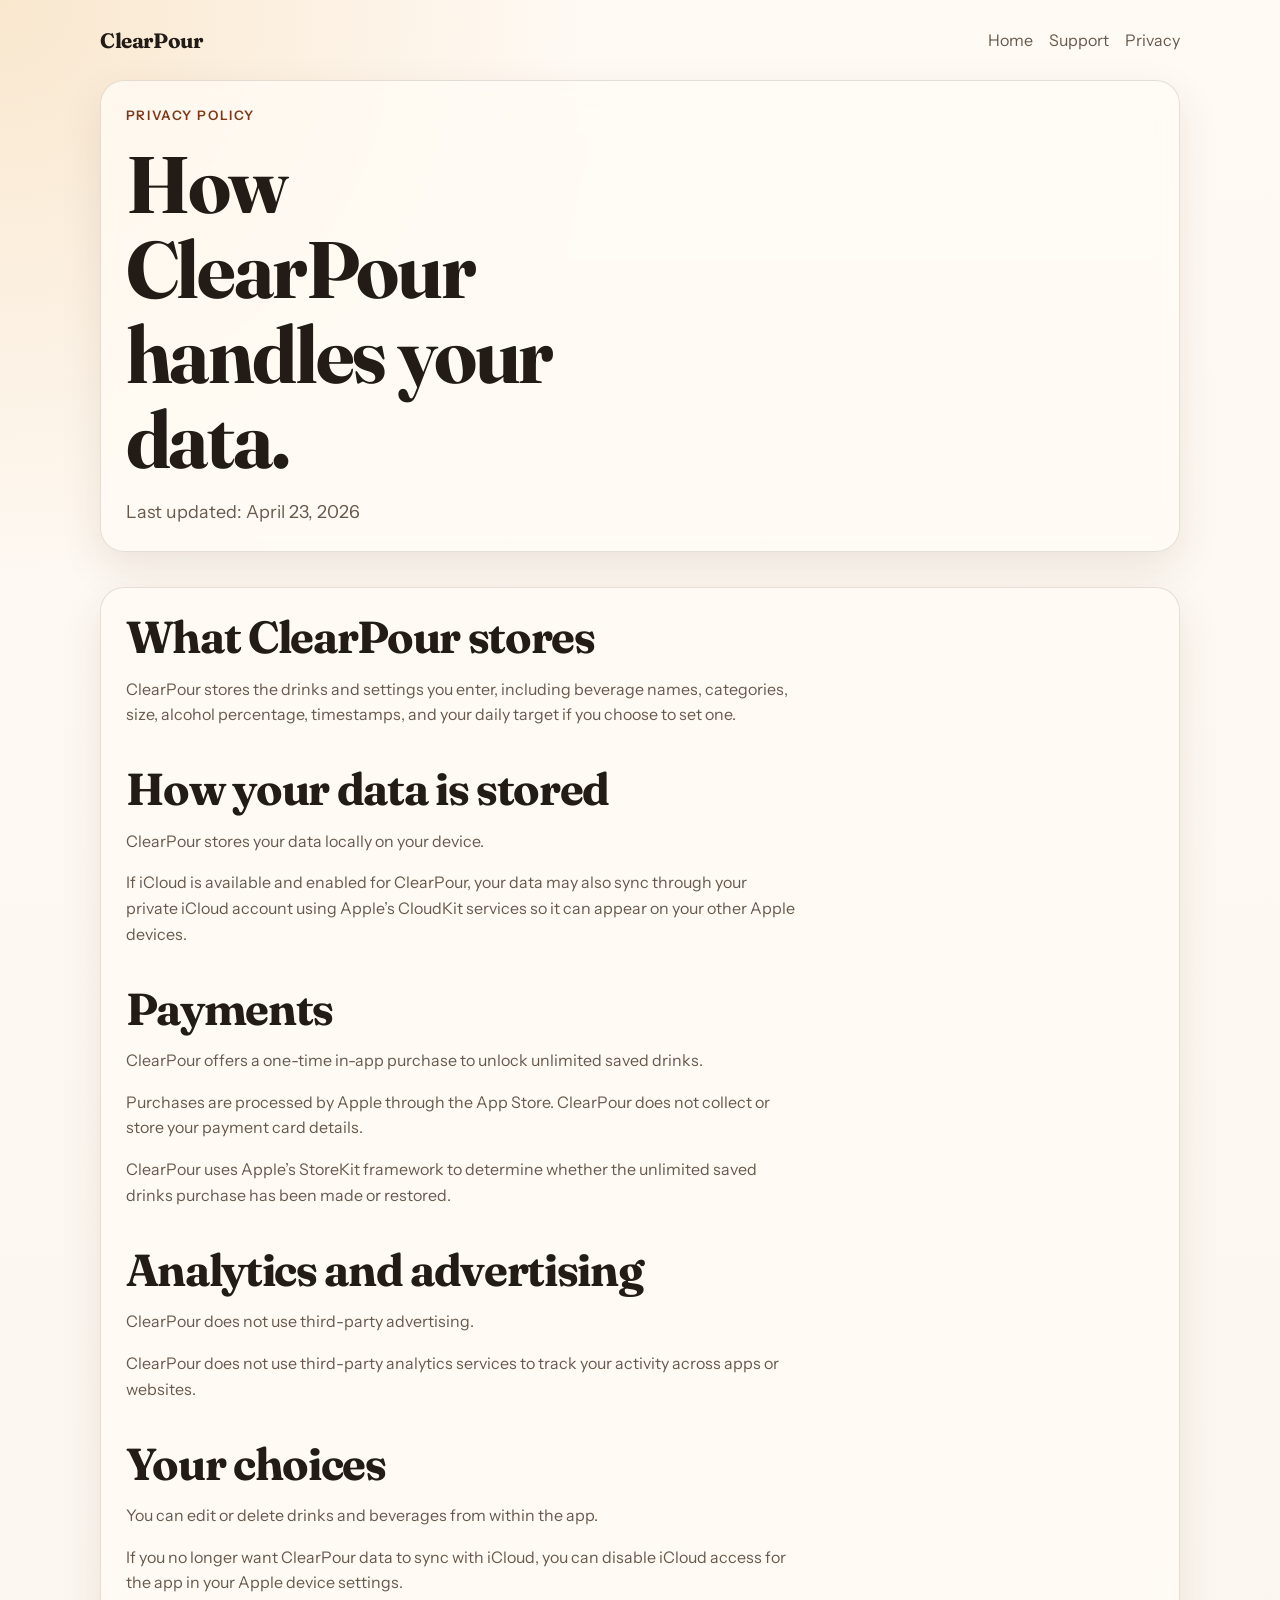
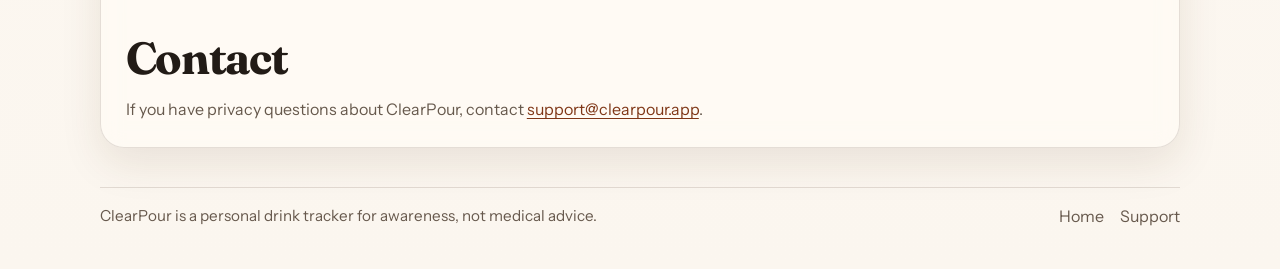
==== privacy/index.html @ fefa82ae "Initial build" ====
<!DOCTYPE html>
<html lang="en">
  <head>
    <meta charset="UTF-8" />
    <meta name="viewport" content="width=device-width, initial-scale=1.0" />
    <title>ClearPour Privacy Policy</title>
    <meta name="description" content="Privacy Policy for ClearPour." />
    <link rel="preconnect" href="https://fonts.googleapis.com" />
    <link rel="preconnect" href="https://fonts.gstatic.com" crossorigin />
    <link
      href="https://fonts.googleapis.com/css2?family=Fraunces:opsz,wght@9..144,600;9..144,700&family=Instrument+Sans:wght@400;500;600&display=swap"
      rel="stylesheet"
    />
    <link rel="icon" type="image/png" sizes="32x32" href="/assets/icons/favicon-32x32.png" />
    <link rel="icon" type="image/png" sizes="16x16" href="/assets/icons/favicon-16x16.png" />
    <link rel="apple-touch-icon" sizes="180x180" href="/assets/icons/apple-touch-icon-180x180.png" />
    <link rel="stylesheet" href="/assets/styles.css" />
  </head>
  <body>
    <div class="site-shell">
      <header class="site-header">
        <a class="brand" href="/">ClearPour</a>
        <nav class="site-nav" aria-label="Primary">
          <a href="/">Home</a>
          <a href="/support/">Support</a>
          <a href="/privacy/">Privacy</a>
        </nav>
      </header>

      <main class="page-main">
        <section class="page-hero">
          <p class="eyebrow">Privacy Policy</p>
          <h1>How ClearPour handles your data.</h1>
          <p class="lede narrow">Last updated: April 23, 2026</p>
        </section>

        <section class="policy-text">
          <h2>What ClearPour stores</h2>
          <p>
            ClearPour stores the drinks and settings you enter, including
            beverage names, categories, size, alcohol percentage, timestamps,
            and your daily target if you choose to set one.
          </p>

          <h2>How your data is stored</h2>
          <p>ClearPour stores your data locally on your device.</p>
          <p>
            If iCloud is available and enabled for ClearPour, your data may also
            sync through your private iCloud account using Apple’s CloudKit
            services so it can appear on your other Apple devices.
          </p>

          <h2>Payments</h2>
          <p>
            ClearPour offers a one-time in-app purchase to unlock unlimited
            saved drinks.
          </p>
          <p>
            Purchases are processed by Apple through the App Store. ClearPour
            does not collect or store your payment card details.
          </p>
          <p>
            ClearPour uses Apple’s StoreKit framework to determine whether the
            unlimited saved drinks purchase has been made or restored.
          </p>

          <h2>Analytics and advertising</h2>
          <p>ClearPour does not use third-party advertising.</p>
          <p>
            ClearPour does not use third-party analytics services to track your
            activity across apps or websites.
          </p>

          <h2>Your choices</h2>
          <p>You can edit or delete drinks and beverages from within the app.</p>
          <p>
            If you no longer want ClearPour data to sync with iCloud, you can
            disable iCloud access for the app in your Apple device settings.
          </p>

          <h2>Contact</h2>
          <p>
            If you have privacy questions about ClearPour, contact
            <a href="mailto:support@clearpour.app?subject=ClearPour%20Privacy"
              >support@clearpour.app</a
            >.
          </p>
        </section>
      </main>

      <footer class="site-footer">
        <p>ClearPour is a personal drink tracker for awareness, not medical advice.</p>
        <div class="footer-links">
          <a href="/">Home</a>
          <a href="/support/">Support</a>
        </div>
      </footer>
    </div>
  </body>
</html>
---- assets/styles.css ----
:root {
  color-scheme: light;
  --bg: #fbf6ef;
  --bg-warm: #f1e4d2;
  --paper: rgba(255, 251, 245, 0.76);
  --paper-strong: rgba(255, 252, 247, 0.92);
  --ink: #221b16;
  --muted: #67594d;
  --line: rgba(72, 52, 35, 0.14);
  --accent: #a8562c;
  --accent-deep: #7f3617;
  --highlight: #f0cb95;
  --radius-lg: 24px;
  --radius-md: 18px;
  --content-width: min(1040px, calc(100vw - 1.5rem));
  --shadow: 0 16px 42px rgba(76, 47, 24, 0.1);
}

* {
  box-sizing: border-box;
}

html {
  min-height: 100%;
  background:
    radial-gradient(circle at top left, rgba(240, 203, 149, 0.4), transparent 26%),
    linear-gradient(180deg, #fffaf4 0%, var(--bg) 100%);
}

body {
  margin: 0;
  color: var(--ink);
  font-family: "Instrument Sans", "Avenir Next", "Segoe UI", sans-serif;
  line-height: 1.6;
}

a {
  color: var(--accent-deep);
  text-decoration-thickness: 0.08em;
  text-underline-offset: 0.18em;
}

a:hover {
  color: var(--accent);
}

.site-shell {
  width: var(--content-width);
  margin: 0 auto;
  padding: 0.9rem 0 2.5rem;
}

.site-header,
.site-footer {
  display: flex;
  align-items: center;
  justify-content: space-between;
  gap: 1rem;
}

.site-header {
  padding: 0.4rem 0 1.4rem;
}

.brand {
  color: var(--ink);
  text-decoration: none;
  font-family: "Fraunces", Georgia, serif;
  font-size: 1.3rem;
  font-weight: 700;
  letter-spacing: -0.02em;
}

.site-nav,
.footer-links {
  display: flex;
  flex-wrap: wrap;
  gap: 1rem;
}

.site-nav a,
.footer-links a {
  color: var(--muted);
  text-decoration: none;
}

.site-nav a:hover,
.footer-links a:hover {
  color: var(--ink);
}

main,
.page-main {
  display: grid;
  gap: 2.2rem;
}

.hero,
.page-hero,
.copy-section,
.policy-text,
.pricing-row,
.screenshot-section {
  display: grid;
  gap: 1rem;
}

.hero,
.page-hero,
.copy-section,
.policy-text,
.pricing-row,
.screenshot-section,
.highlight-panel,
.callout {
  padding: 1.2rem;
  border: 1px solid var(--line);
  border-radius: var(--radius-lg);
  background: var(--paper);
  box-shadow: var(--shadow);
  backdrop-filter: blur(10px);
}

.eyebrow {
  margin: 0;
  color: var(--accent-deep);
  font-size: 0.82rem;
  font-weight: 600;
  letter-spacing: 0.12em;
  text-transform: uppercase;
}

h1,
h2,
h3 {
  margin: 0;
  font-family: "Fraunces", Georgia, serif;
  font-weight: 700;
  letter-spacing: -0.03em;
  line-height: 1.06;
}

h1 {
  max-width: 10ch;
  font-size: clamp(2.8rem, 13vw, 5rem);
}

h2 {
  font-size: clamp(1.8rem, 7vw, 2.8rem);
}

h3 {
  font-size: 1.22rem;
}

p {
  margin: 0;
  color: var(--muted);
}

.lede {
  max-width: 34rem;
  font-size: 1.12rem;
}

.narrow {
  max-width: 42rem;
}

.hero-actions {
  display: flex;
  flex-wrap: wrap;
  gap: 0.8rem;
  padding-top: 0.35rem;
}

.button {
  display: inline-flex;
  align-items: center;
  justify-content: center;
  min-height: 3rem;
  padding: 0.9rem 1.2rem;
  border-radius: 999px;
  background: var(--accent);
  color: #fff9f2;
  font-weight: 600;
  text-decoration: none;
}

.button:hover {
  background: var(--accent-deep);
  color: #fff9f2;
}

.button-secondary {
  background: rgba(255, 251, 245, 0.9);
  color: var(--ink);
  border: 1px solid var(--line);
}

.button-secondary:hover {
  color: var(--ink);
  background: #fffdf9;
}

.text-link {
  display: inline-flex;
  align-items: center;
  padding: 0.9rem 0.1rem;
  font-weight: 600;
}

.section-heading {
  display: grid;
  gap: 0.5rem;
  max-width: 40rem;
}

.screenshot-rail {
  display: grid;
  grid-template-columns: 1fr;
  gap: 1rem;
}

.phone-shot {
  margin: 0;
  display: grid;
  gap: 0.7rem;
  padding: 0.9rem;
  border: 1px solid var(--line);
  border-radius: var(--radius-md);
  background: var(--paper-strong);
}

.screen-placeholder {
  aspect-ratio: 9 / 19.5;
  border-radius: 34px;
  border: 1px solid rgba(96, 64, 33, 0.22);
  background:
    linear-gradient(180deg, rgba(255, 255, 255, 0.82), rgba(244, 232, 216, 0.9)),
    linear-gradient(135deg, rgba(240, 203, 149, 0.25), rgba(168, 86, 44, 0.08));
  display: flex;
  align-items: center;
  justify-content: center;
  flex-direction: column;
  padding: 1.4rem;
  text-align: center;
  position: relative;
  overflow: hidden;
}

.screen-placeholder::before {
  content: "";
  position: absolute;
  top: 12px;
  left: 50%;
  width: 34%;
  max-width: 118px;
  height: 22px;
  transform: translateX(-50%);
  border-radius: 999px;
  background: rgba(34, 27, 22, 0.08);
}

.placeholder-label {
  color: var(--ink);
  font-weight: 600;
  font-size: 1.05rem;
}

.placeholder-note {
  margin-top: 0.3rem;
  max-width: 15rem;
  color: var(--muted);
  font-size: 0.95rem;
}

.phone-shot figcaption {
  color: var(--muted);
  font-size: 0.95rem;
}

.highlight-grid,
.feature-columns,
.pricing-row {
  display: grid;
  gap: 1rem;
}

.plain-list,
.faq-list {
  margin: 0;
  padding: 0;
}

.plain-list {
  list-style: none;
  display: grid;
  gap: 0.85rem;
}

.plain-list li {
  position: relative;
  padding-left: 1.35rem;
}

.plain-list li::before {
  content: "";
  position: absolute;
  top: 0.62rem;
  left: 0;
  width: 0.48rem;
  height: 0.48rem;
  border-radius: 50%;
  background: var(--accent);
}

.faq-list {
  display: grid;
  gap: 1.3rem;
}

.faq-list > div {
  padding: 1rem 0 0.1rem;
  border-top: 1px solid var(--line);
}

.faq-list > div:first-child {
  padding-top: 0.2rem;
  border-top: 0;
}

.faq-list > div,
.policy-text > h2,
.policy-text > p {
  max-width: 42rem;
}

.policy-text > h2 {
  margin-top: 1rem;
}

.policy-text > h2:first-child {
  margin-top: 0;
}

.policy-text > p + h2 {
  padding-top: 0.35rem;
}

.site-footer {
  margin-top: 2.4rem;
  padding-top: 1rem;
  border-top: 1px solid var(--line);
}

.site-footer p {
  max-width: 36rem;
  font-size: 0.95rem;
}

@media (min-width: 700px) {
  .site-shell {
    width: min(1080px, calc(100vw - 2rem));
    padding-top: 1.1rem;
  }

  .hero-actions {
    align-items: center;
  }

  .button {
    min-width: 150px;
  }

  .screenshot-rail {
    grid-template-columns: 1.2fr 1fr 1fr;
    align-items: start;
  }

  .phone-shot-primary {
    transform: translateY(-0.35rem);
  }

  .highlight-grid,
  .feature-columns,
  .pricing-row {
    grid-template-columns: 1fr 1fr;
  }

  .hero,
  .page-hero,
  .copy-section,
  .policy-text,
  .pricing-row,
  .screenshot-section,
  .highlight-panel,
  .callout {
    padding: 1.55rem;
  }
}

@media (max-width: 699px) {
  .site-header,
  .site-footer {
    align-items: flex-start;
    flex-direction: column;
  }

  .button {
    width: 100%;
  }

  .text-link {
    padding-top: 0.35rem;
  }
}
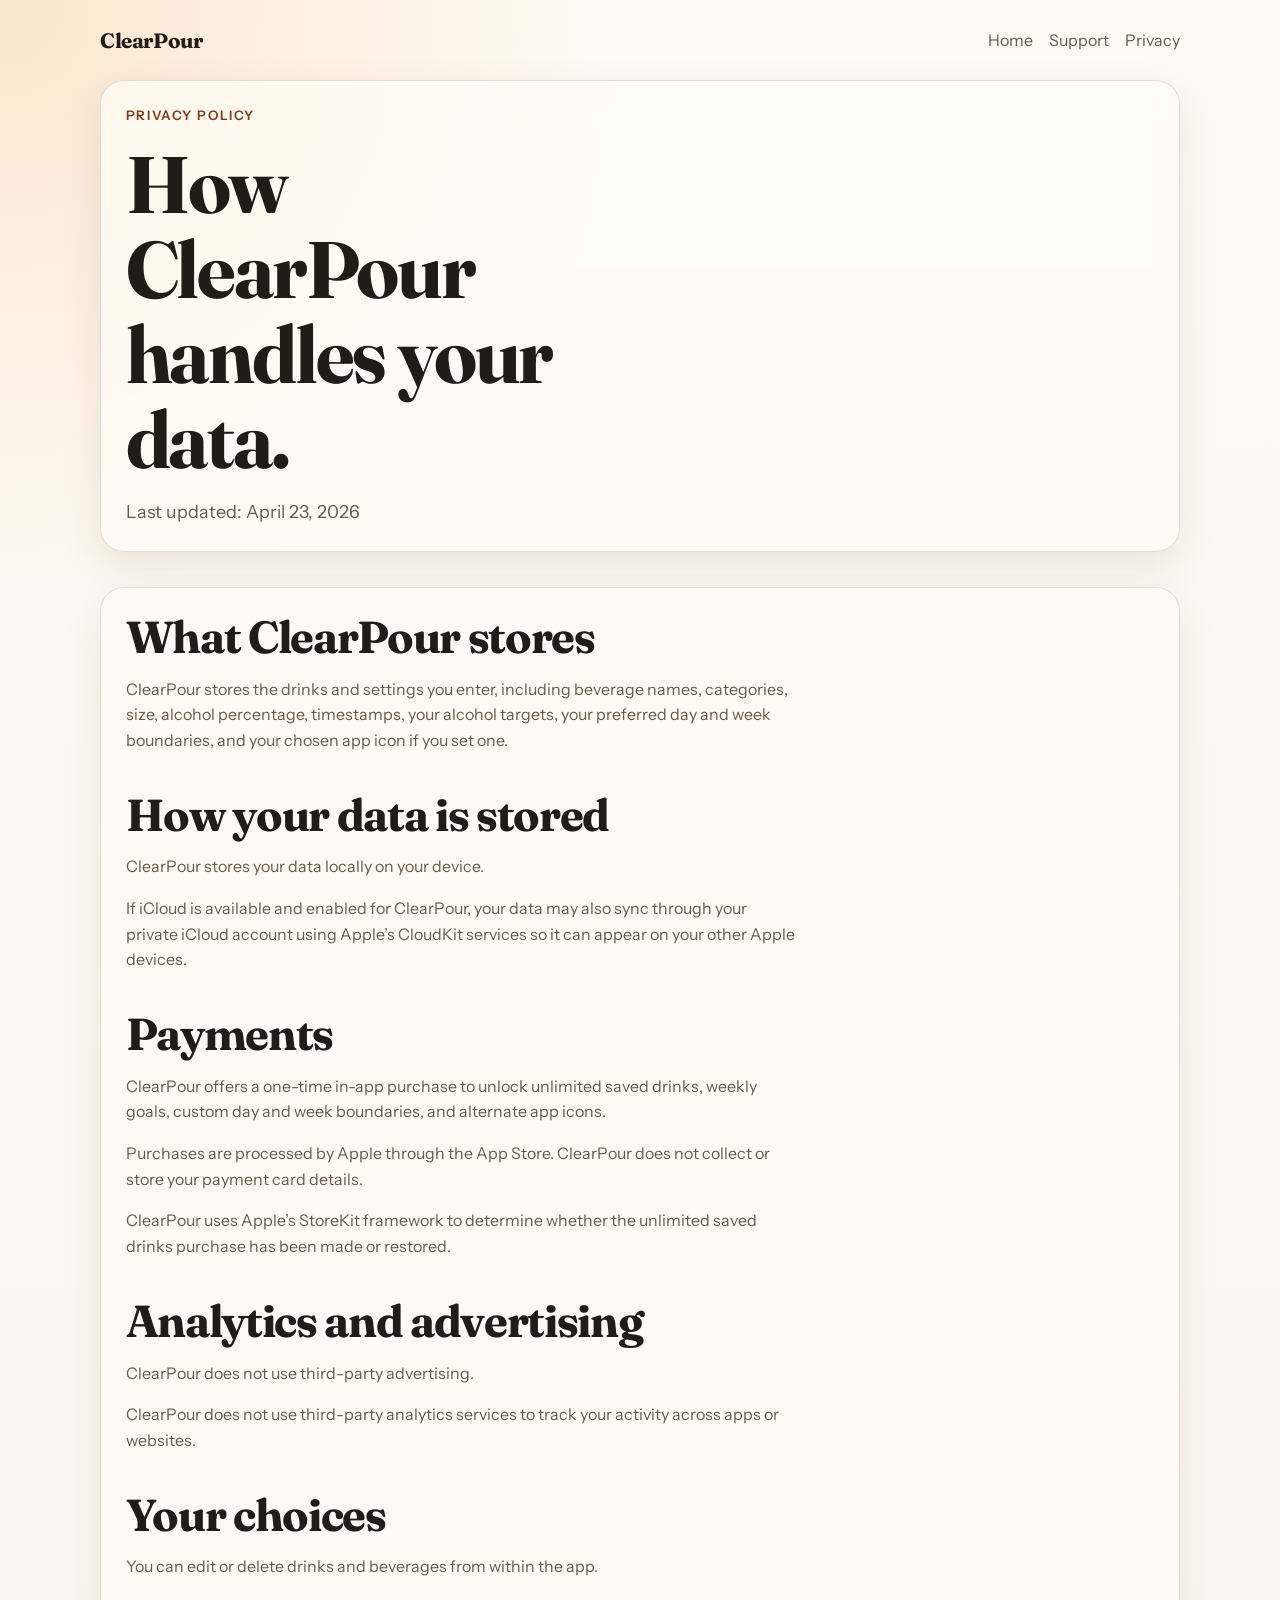
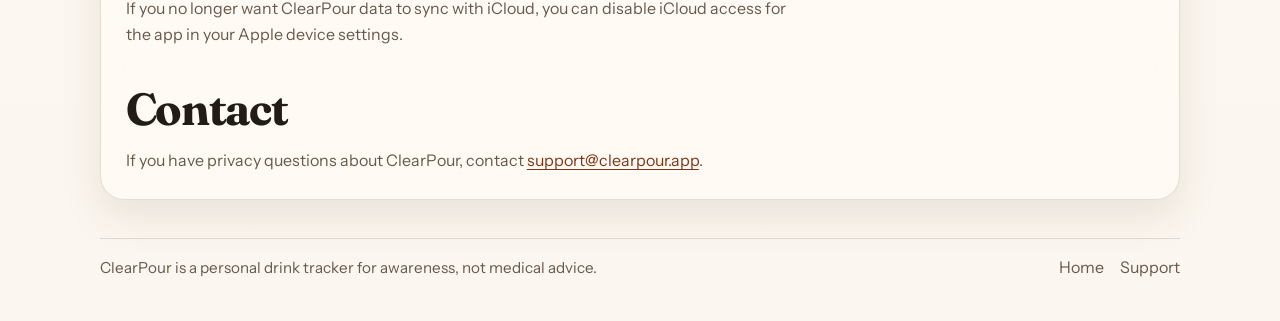
==== commit 5c66b5a8: "Refine copy" ====
--- a/privacy/index.html
+++ b/privacy/index.html
@@ -11,9 +11,9 @@
       href="https://fonts.googleapis.com/css2?family=Fraunces:opsz,wght@9..144,600;9..144,700&family=Instrument+Sans:wght@400;500;600&display=swap"
       rel="stylesheet"
     />
-    <link rel="icon" type="image/png" sizes="32x32" href="/assets/icons/favicon-32x32.png" />
+    <link rel="icon" type="image/png" sizes="32x32" href="/favicon.png" />
     <link rel="icon" type="image/png" sizes="16x16" href="/assets/icons/favicon-16x16.png" />
-    <link rel="apple-touch-icon" sizes="180x180" href="/assets/icons/apple-touch-icon-180x180.png" />
+    <link rel="apple-touch-icon" sizes="180x180" href="/apple-touch-icon.png" />
     <link rel="stylesheet" href="/assets/styles.css" />
   </head>
   <body>
@@ -39,7 +39,8 @@
           <p>
             ClearPour stores the drinks and settings you enter, including
             beverage names, categories, size, alcohol percentage, timestamps,
-            and your daily target if you choose to set one.
+            your alcohol targets, your preferred day and week boundaries, and
+            your chosen app icon if you set one.
           </p>
 
           <h2>How your data is stored</h2>
@@ -53,7 +54,8 @@
           <h2>Payments</h2>
           <p>
             ClearPour offers a one-time in-app purchase to unlock unlimited
-            saved drinks.
+            saved drinks, weekly goals, custom day and week boundaries, and
+            alternate app icons.
           </p>
           <p>
             Purchases are processed by Apple through the App Store. ClearPour
--- a/assets/styles.css
+++ b/assets/styles.css
@@ -145,6 +145,43 @@
   font-size: clamp(2.8rem, 13vw, 5rem);
 }
 
+.hero-title-row {
+  display: flex;
+  align-items: center;
+  gap: clamp(0.85rem, 3vw, 1.35rem);
+}
+
+.hero-drink-mark {
+  width: clamp(5.25rem, 18vw, 8rem);
+  aspect-ratio: 1;
+  flex: 0 0 auto;
+  display: flex;
+  align-items: center;
+  justify-content: center;
+  overflow: hidden;
+  border: 1px solid var(--line);
+  border-radius: var(--radius-md);
+  background: transparent;
+  position: relative;
+  box-shadow: 0px 0px 35px 7px rgba(0, 0, 0, .1);
+}
+
+.hero-drink-mark img {
+  display: block;
+  width: 72%;
+  height: 72%;
+  object-fit: contain;
+  filter: grayscale(1) contrast(1.18) brightness(0.98);
+  mix-blend-mode: multiply;
+  opacity: 0;
+  position: absolute;
+  transition: opacity 0.5s ease;
+}
+
+.hero-drink-mark img.is-active {
+  opacity: 1;
+}
+
 h2 {
   font-size: clamp(1.8rem, 7vw, 2.8rem);
 }
@@ -407,6 +444,10 @@
     flex-direction: column;
   }
 
+  .hero-title-row {
+    align-items: flex-start;
+  }
+
   .button {
     width: 100%;
   }
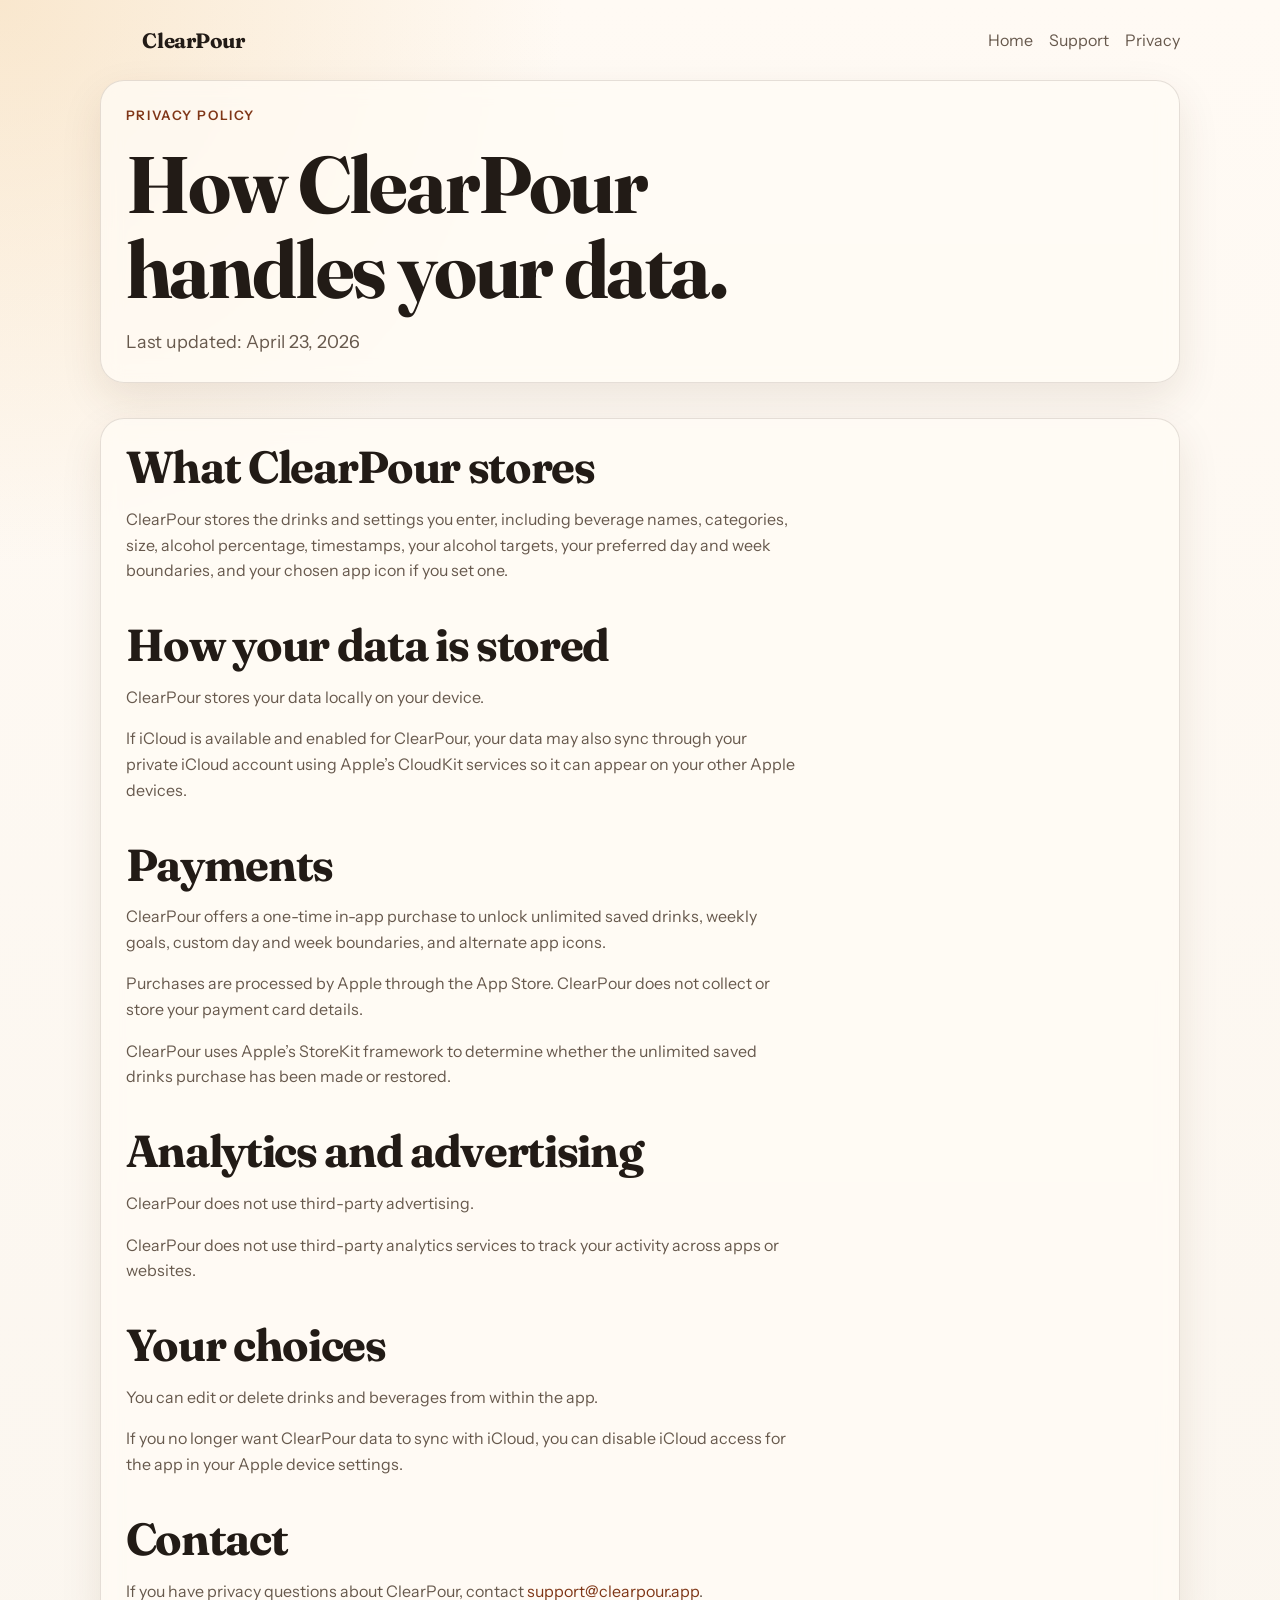
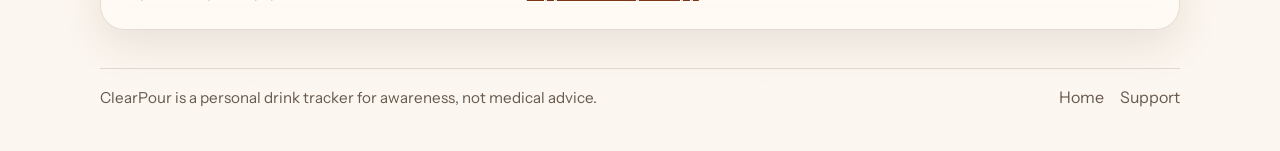
==== commit 5a028fa2: "Add rotating header logo" ====
--- a/privacy/index.html
+++ b/privacy/index.html
@@ -19,7 +19,15 @@
   <body>
     <div class="site-shell">
       <header class="site-header">
-        <a class="brand" href="/">ClearPour</a>
+        <a class="brand" href="/">
+          <span class="brand-mark" aria-hidden="true">
+            <img class="is-1" src="/assets/containers/beer-pint-glass.png" alt="" />
+            <img class="is-2" src="/assets/containers/wine.png" alt="" />
+            <img class="is-3" src="/assets/containers/shot-glass.png" alt="" />
+            <img class="is-4" src="/assets/containers/coupe-glass.png" alt="" />
+          </span>
+          <span class="brand-text">ClearPour</span>
+        </a>
         <nav class="site-nav" aria-label="Primary">
           <a href="/">Home</a>
           <a href="/support/">Support</a>
--- a/assets/styles.css
+++ b/assets/styles.css
@@ -69,6 +69,63 @@
   font-size: 1.3rem;
   font-weight: 700;
   letter-spacing: -0.02em;
+  display: inline-flex;
+  align-items: center;
+  gap: 0.65rem;
+}
+
+.brand-text {
+  display: inline-block;
+}
+
+.brand-mark {
+  width: 2rem;
+  height: 2rem;
+  position: relative;
+  flex: 0 0 auto;
+  display: inline-flex;
+  align-items: center;
+  justify-content: center;
+}
+
+.brand-mark img {
+  position: absolute;
+  inset: 0;
+  width: 100%;
+  height: 100%;
+  object-fit: contain;
+  filter: grayscale(1) contrast(1.16) brightness(0.98);
+  mix-blend-mode: multiply;
+  opacity: 0;
+  animation: brand-rotate 24s infinite;
+}
+
+.brand-mark .is-1 {
+  animation-delay: 0s;
+}
+
+.brand-mark .is-2 {
+  animation-delay: 6s;
+}
+
+.brand-mark .is-3 {
+  animation-delay: 12s;
+}
+
+.brand-mark .is-4 {
+  animation-delay: 18s;
+}
+
+@keyframes brand-rotate {
+  0%,
+  18% {
+    opacity: 1;
+  }
+
+  25%,
+  100% {
+    opacity: 0;
+  }
 }
 
 .site-nav,
@@ -141,45 +198,9 @@
 }
 
 h1 {
-  max-width: 10ch;
+  max-width: 14ch;
   font-size: clamp(2.8rem, 13vw, 5rem);
-}
-
-.hero-title-row {
-  display: flex;
-  align-items: center;
-  gap: clamp(0.85rem, 3vw, 1.35rem);
-}
-
-.hero-drink-mark {
-  width: clamp(5.25rem, 18vw, 8rem);
-  aspect-ratio: 1;
-  flex: 0 0 auto;
-  display: flex;
-  align-items: center;
-  justify-content: center;
-  overflow: hidden;
-  border: 1px solid var(--line);
-  border-radius: var(--radius-md);
-  background: transparent;
-  position: relative;
-  box-shadow: 0px 0px 35px 7px rgba(0, 0, 0, .1);
-}
-
-.hero-drink-mark img {
-  display: block;
-  width: 72%;
-  height: 72%;
-  object-fit: contain;
-  filter: grayscale(1) contrast(1.18) brightness(0.98);
-  mix-blend-mode: multiply;
-  opacity: 0;
-  position: absolute;
-  transition: opacity 0.5s ease;
-}
-
-.hero-drink-mark img.is-active {
-  opacity: 1;
+  text-wrap: balance;
 }
 
 h2 {
@@ -209,6 +230,17 @@
   flex-wrap: wrap;
   gap: 0.8rem;
   padding-top: 0.35rem;
+}
+
+.app-store-badge {
+  display: inline-flex;
+  align-items: center;
+}
+
+.app-store-badge img {
+  display: block;
+  width: min(100%, 180px);
+  height: auto;
 }
 
 .button {
@@ -253,75 +285,89 @@
   max-width: 40rem;
 }
 
-.screenshot-rail {
-  display: grid;
-  grid-template-columns: 1fr;
-  gap: 1rem;
-}
-
-.phone-shot {
-  margin: 0;
-  display: grid;
-  gap: 0.7rem;
-  padding: 0.9rem;
-  border: 1px solid var(--line);
-  border-radius: var(--radius-md);
-  background: var(--paper-strong);
-}
-
-.screen-placeholder {
-  aspect-ratio: 9 / 19.5;
-  border-radius: 34px;
-  border: 1px solid rgba(96, 64, 33, 0.22);
-  background:
-    linear-gradient(180deg, rgba(255, 255, 255, 0.82), rgba(244, 232, 216, 0.9)),
-    linear-gradient(135deg, rgba(240, 203, 149, 0.25), rgba(168, 86, 44, 0.08));
-  display: flex;
-  align-items: center;
-  justify-content: center;
-  flex-direction: column;
-  padding: 1.4rem;
-  text-align: center;
-  position: relative;
-  overflow: hidden;
-}
-
-.screen-placeholder::before {
-  content: "";
-  position: absolute;
-  top: 12px;
-  left: 50%;
-  width: 34%;
-  max-width: 118px;
-  height: 22px;
-  transform: translateX(-50%);
-  border-radius: 999px;
-  background: rgba(34, 27, 22, 0.08);
-}
-
-.placeholder-label {
-  color: var(--ink);
-  font-weight: 600;
-  font-size: 1.05rem;
-}
-
-.placeholder-note {
-  margin-top: 0.3rem;
-  max-width: 15rem;
-  color: var(--muted);
-  font-size: 0.95rem;
-}
-
-.phone-shot figcaption {
-  color: var(--muted);
-  font-size: 0.95rem;
-}
-
 .highlight-grid,
 .feature-columns,
 .pricing-row {
   display: grid;
   gap: 1rem;
+}
+
+.hero-layout,
+.story-block {
+  display: grid;
+  gap: 1.35rem;
+}
+
+.hero h1 {
+  max-width: 9ch;
+}
+
+.hero-copy,
+.story-copy {
+  display: grid;
+  gap: 0.9rem;
+}
+
+.hero-phone,
+.story-phone {
+  margin: 0;
+  display: flex;
+  justify-content: center;
+}
+
+.hero-phone img,
+.story-phone img {
+  display: block;
+  width: min(100%, 24rem);
+  height: auto;
+}
+
+.proof-strip {
+  display: grid;
+  gap: 0.65rem;
+  padding: 0.95rem 1.2rem;
+  border: 1px solid var(--line);
+  border-radius: 999px;
+  background: rgba(255, 251, 245, 0.68);
+  box-shadow: var(--shadow);
+  text-align: center;
+}
+
+.proof-strip p {
+  color: var(--ink);
+  font-size: 0.98rem;
+  font-weight: 600;
+}
+
+.story-block {
+  padding: 1.2rem;
+  border: 1px solid var(--line);
+  border-radius: var(--radius-lg);
+  background: var(--paper);
+  box-shadow: var(--shadow);
+  backdrop-filter: blur(10px);
+}
+
+.story-visuals {
+  display: grid;
+  gap: 1rem;
+  align-items: end;
+}
+
+.story-visuals-history {
+  grid-template-columns: minmax(0, 1fr) minmax(0, 0.82fr);
+}
+
+.story-phone-main img {
+  width: min(100%, 24rem);
+}
+
+.story-phone-detail {
+  align-self: end;
+}
+
+.story-phone-detail img {
+  width: min(100%, 18rem);
 }
 
 .plain-list,
@@ -406,23 +452,53 @@
     align-items: center;
   }
 
+  .app-store-badge img {
+    width: 146px;
+  }
+
   .button {
     min-width: 150px;
-  }
-
-  .screenshot-rail {
-    grid-template-columns: 1.2fr 1fr 1fr;
-    align-items: start;
-  }
-
-  .phone-shot-primary {
-    transform: translateY(-0.35rem);
   }
 
   .highlight-grid,
   .feature-columns,
   .pricing-row {
     grid-template-columns: 1fr 1fr;
+  }
+
+  .hero-layout {
+    grid-template-columns: minmax(0, 1fr) minmax(320px, 0.9fr);
+    align-items: center;
+  }
+
+  .hero-phone {
+    justify-content: flex-end;
+  }
+
+  .proof-strip {
+    grid-template-columns: repeat(3, 1fr);
+    align-items: center;
+    text-align: left;
+  }
+
+  .proof-strip p {
+    text-align: center;
+  }
+
+  .story-block,
+  .story-block-add,
+  .story-block-upgrade {
+    grid-template-columns: minmax(0, 1fr) minmax(300px, 0.92fr);
+    align-items: center;
+  }
+
+  .story-block-add {
+    grid-template-columns: minmax(300px, 0.92fr) minmax(0, 1fr);
+  }
+
+  .story-block-history {
+    grid-template-columns: minmax(0, 0.92fr) minmax(0, 1.08fr);
+    align-items: center;
   }
 
   .hero,
@@ -444,15 +520,38 @@
     flex-direction: column;
   }
 
-  .hero-title-row {
-    align-items: flex-start;
-  }
-
   .button {
     width: 100%;
   }
 
+  .brand {
+    gap: 0.55rem;
+  }
+
+  .brand-mark {
+    width: 1.8rem;
+    height: 1.8rem;
+  }
+
+  .app-store-badge img {
+    width: 180px;
+    max-width: 100%;
+  }
+
   .text-link {
     padding-top: 0.35rem;
   }
-}
+
+  .proof-strip {
+    border-radius: var(--radius-md);
+    text-align: left;
+  }
+
+  .story-visuals-history {
+    grid-template-columns: 1fr;
+  }
+
+  .story-phone-detail img {
+    width: min(100%, 16rem);
+  }
+}
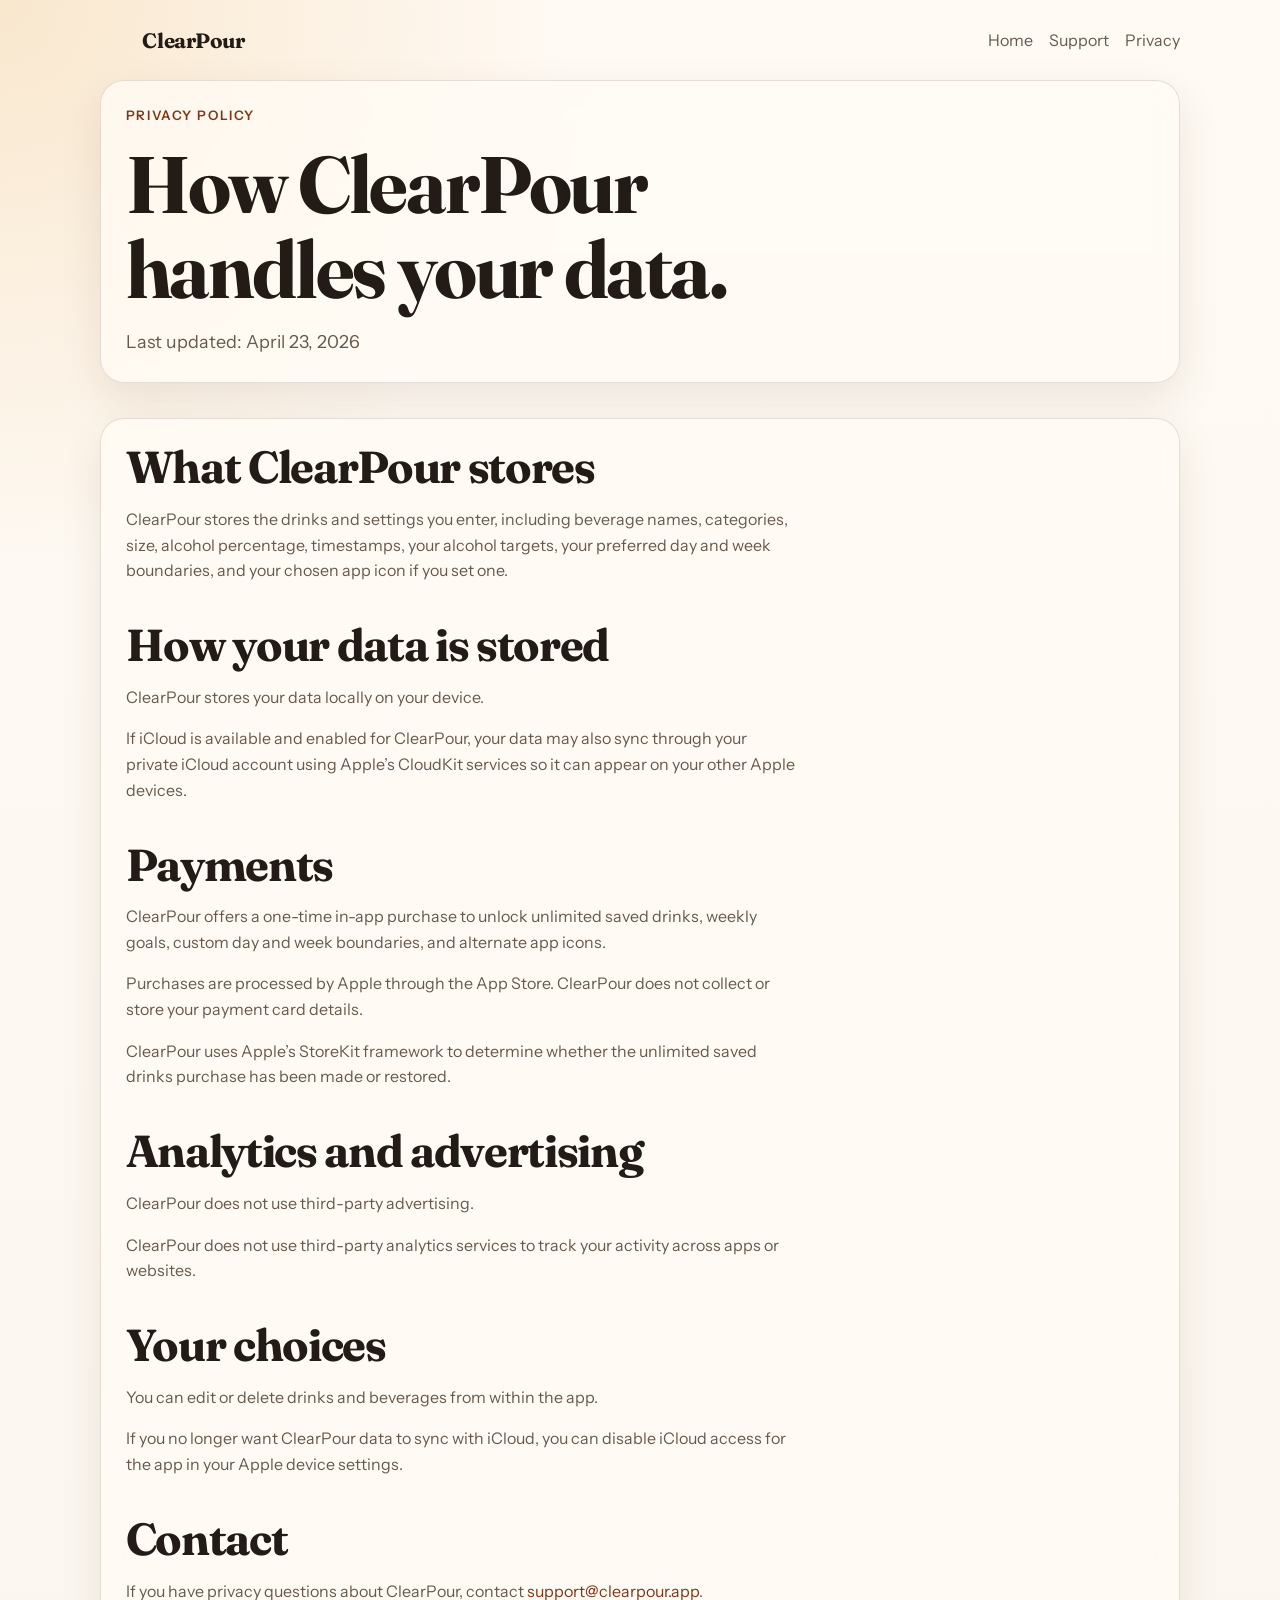
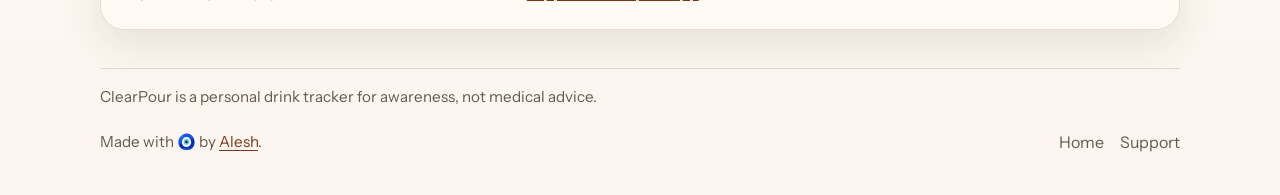
==== commit 6fef3a32: "Add 'made by alesh' component" ====
--- a/privacy/index.html
+++ b/privacy/index.html
@@ -15,6 +15,7 @@
     <link rel="icon" type="image/png" sizes="16x16" href="/assets/icons/favicon-16x16.png" />
     <link rel="apple-touch-icon" sizes="180x180" href="/apple-touch-icon.png" />
     <link rel="stylesheet" href="/assets/styles.css" />
+    <script src="/assets/made-by-alesh.js" defer></script>
   </head>
   <body>
     <div class="site-shell">
@@ -98,8 +99,12 @@
         </section>
       </main>
 
+      <section class="site-note">
+        <p>ClearPour is a personal drink tracker for awareness, not medical advice.</p>
+      </section>
+
       <footer class="site-footer">
-        <p>ClearPour is a personal drink tracker for awareness, not medical advice.</p>
+        <p><made-by-alesh></made-by-alesh></p>
         <div class="footer-links">
           <a href="/">Home</a>
           <a href="/support/">Support</a>
--- a/assets/styles.css
+++ b/assets/styles.css
@@ -146,6 +146,17 @@
   color: var(--ink);
 }
 
+.site-note {
+  margin-top: 2.4rem;
+  padding: 1rem 0 0.2rem;
+  border-top: 1px solid var(--line);
+}
+
+.site-note p {
+  max-width: 36rem;
+  font-size: 0.95rem;
+}
+
 main,
 .page-main {
   display: grid;
@@ -432,13 +443,11 @@
 }
 
 .site-footer {
-  margin-top: 2.4rem;
-  padding-top: 1rem;
-  border-top: 1px solid var(--line);
+  margin-top: 0.15rem;
+  padding-top: 0.9rem;
 }
 
 .site-footer p {
-  max-width: 36rem;
   font-size: 0.95rem;
 }
 
